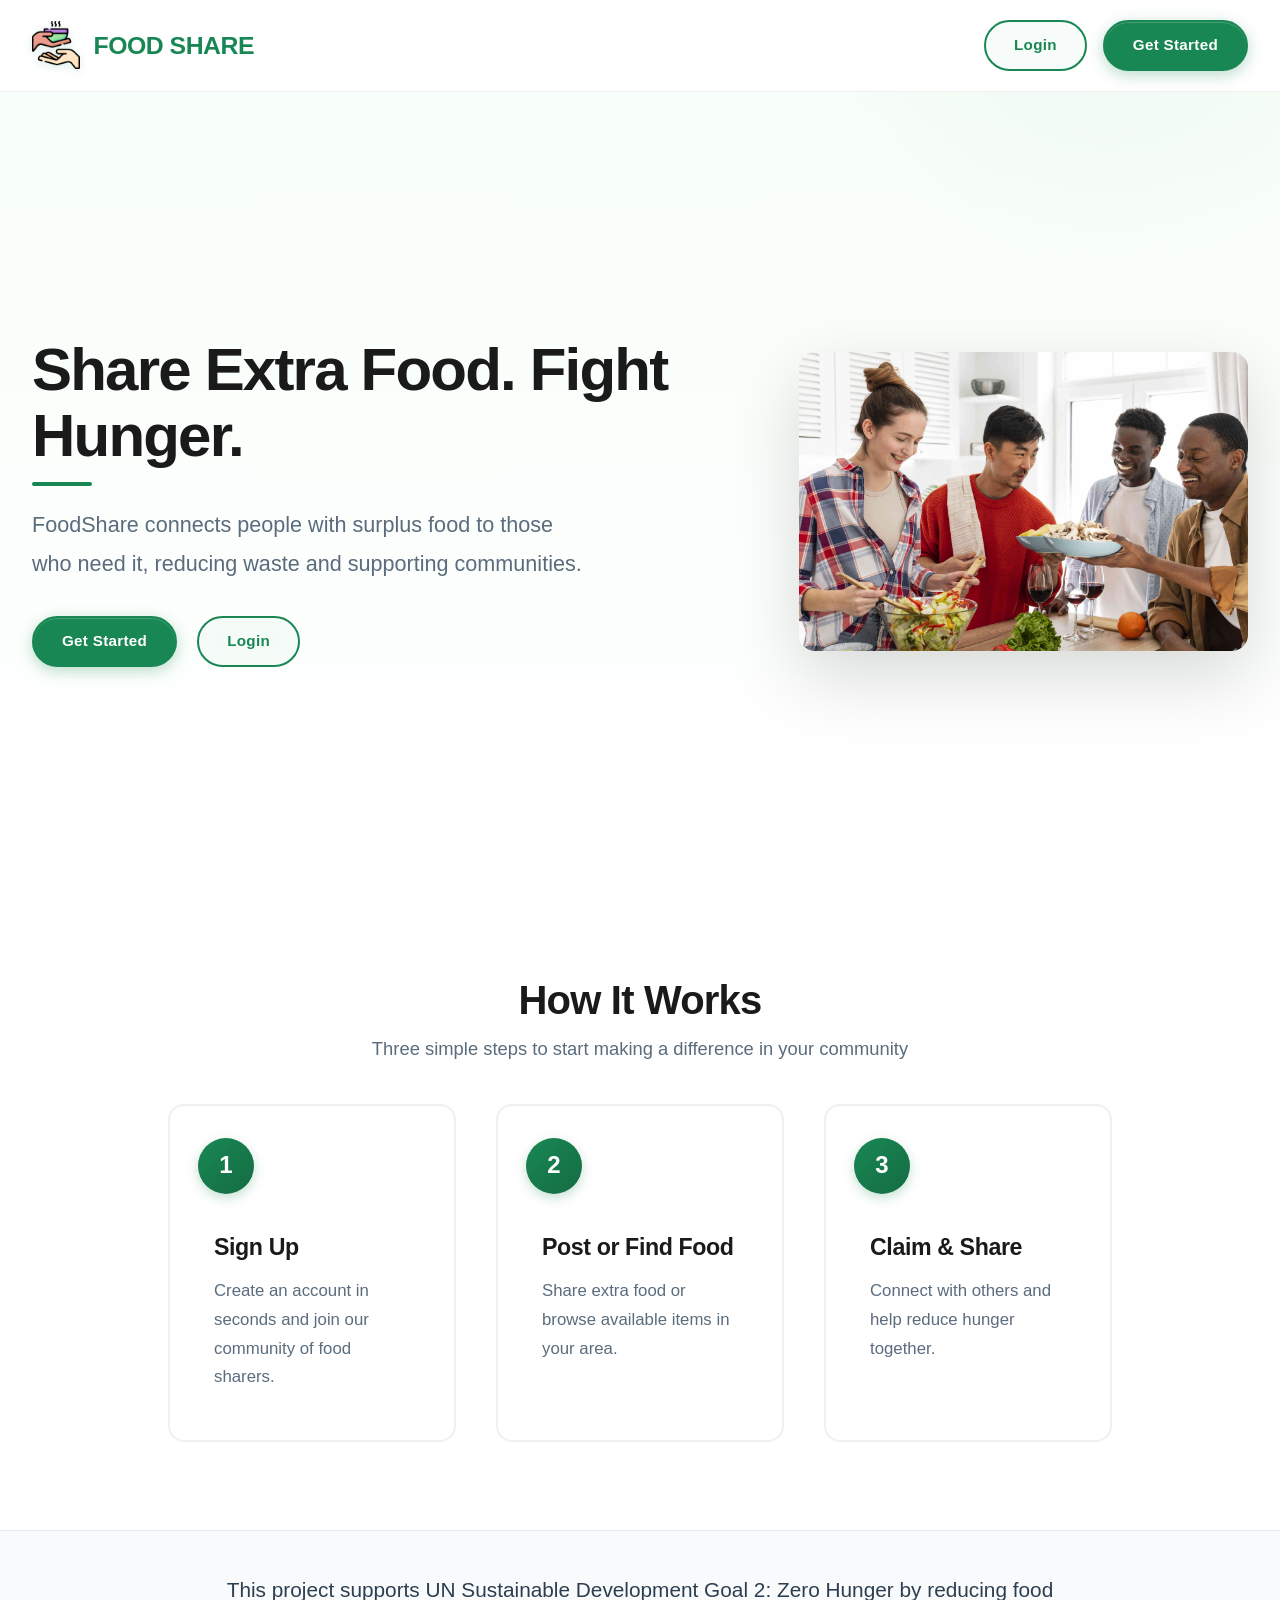
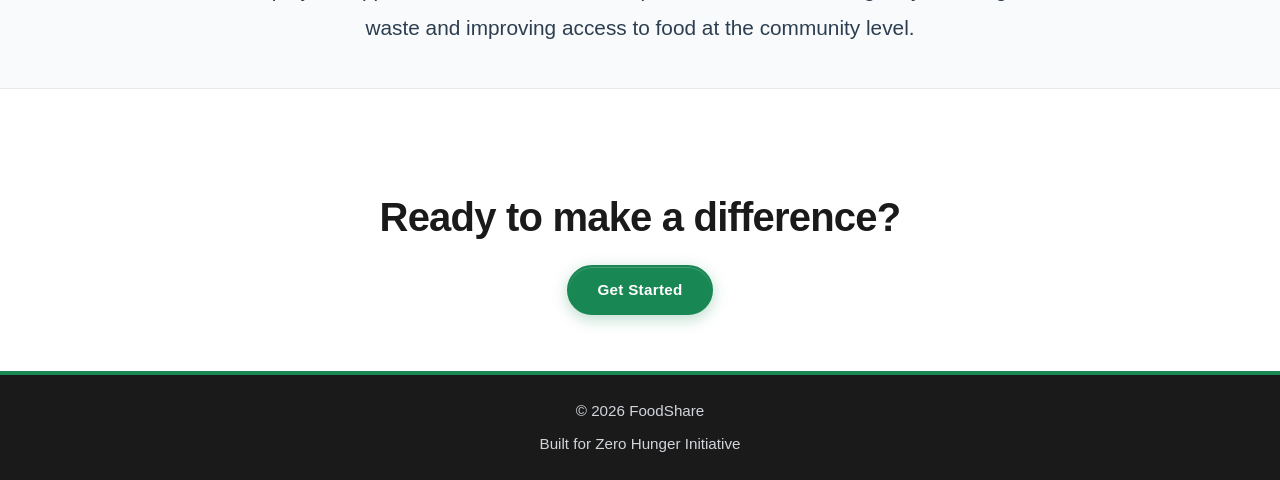
==== index.html @ 1bcd691d "Add signup and posted foods functionality with Firebase integration - Created postedFoods.html to di" ====
<!DOCTYPE html>
<html lang="en">

<head>
    <meta charset="UTF-8">
    <meta name="viewport" content="width=device-width, initial-scale=1.0">
    <title>Food Share</title>
    <link href="https://cdn.jsdelivr.net/npm/bootstrap@5.3.8/dist/css/bootstrap.min.css" rel="stylesheet"
        integrity="sha384-sRIl4kxILFvY47J16cr9ZwB07vP4J8+LH7qKQnuqkuIAvNWLzeN8tE5YBujZqJLB" crossorigin="anonymous">
    <link rel="stylesheet" href="style.css">
    <script src="https://cdn.jsdelivr.net/npm/bootstrap@5.3.8/dist/js/bootstrap.bundle.min.js"
        integrity="sha384-FKyoEForCGlyvwx9Hj09JcYn3nv7wiPVlz7YYwJrWVcXK/BmnVDxM+D2scQbITxI"
        crossorigin="anonymous"></script>
</head>

<body>
    <nav class="navbar bg-body-tertiary">
        <div class="container">
            <div class="logo">
                <img src="images/give-food.png" alt="food share">
                <a class="navbar-brand">FOOD SHARE</a>
            </div>
            <div class="d-flex gap-3" role="search">
                <a href="login.html" class="btn btn-outline-success"><span>Login</span></a>
                <a href="signup.html" class="btn btn-success"><span>Get Started</span></a>
            </div>
        </div>
    </nav>

    <section id="hero_section">
        <div class="hero-container">
            <div>
                <h3>Share Extra Food. Fight Hunger.</h3>
                <p>FoodShare connects people with surplus food to those who need it, reducing waste and supporting
                    communities.</p>
                <div class="d-flex">
                    <a href="signup.html" class="btn btn-success"><span>Get Started</span></a>
                    <a href="login.html" class="btn btn-outline-success"><span>Login</span></a>
                </div>
            </div>
            <div>
                <img src="images/roommates-with-delicious-food-medium-shot-min.jpg" alt="roomates sharing food">
            </div>
        </div>
    </section>

    <section id="how_it_works">
        <div class="section-header">
            <h2>How It Works</h2>
            <p>Three simple steps to start making a difference in your community</p>
        </div>
        <div class="cards-container">
            <div class="card" style="width: 18rem;">
                <div class="card-number">1</div>
                <div class="card-body">
                    <h5 class="card-title">Sign Up</h5>
                    <p class="card-text">Create an account in seconds and join our community of food sharers.</p>
                </div>
            </div>
            <div class="card" style="width: 18rem;">
                <div class="card-number">2</div>
                <div class="card-body">
                    <h5 class="card-title">Post or Find Food</h5>
                    <p class="card-text">Share extra food or browse available items in your area.</p>
                </div>
            </div>
            <div class="card" style="width: 18rem;">
                <div class="card-number">3</div>
                <div class="card-body">
                    <h5 class="card-title">Claim & Share</h5>
                    <p class="card-text">Connect with others and help reduce hunger together.</p>
                </div>
            </div>
        </div>
    </section>

    <section id="impact">
        <div>This project supports UN Sustainable Development Goal 2: Zero Hunger by reducing food waste and improving
            access to food at the community level.</div>
    </section>

    <section class="cta">
        <h3>Ready to make a difference?</h3>
        <a href="signup.html" class="btn btn-success"><span>Get Started</span></a>
    </section>

    <section id="footer" class="d-flex">
        <div>© <span id="year"></span> FoodShare</div>
        <div>Built for Zero Hunger Initiative</div>
    </section>
</body>
<script>
    document.getElementById('year').textContent = new Date().getFullYear()
</script>

</html>
---- style.css ----
* {
    margin: 0;
    padding: 0;
    box-sizing: border-box;
}

body {
    font-family: -apple-system, BlinkMacSystemFont, 'Segoe UI', Roboto, Oxygen, Ubuntu, Cantarell, sans-serif;
    line-height: 1.6;
    color: #2c3e50;
    background-color: #fff;
    overflow-x: hidden;
}

/* Navbar */
.navbar {
    padding: 1.25rem 0;
    background: #ffffff !important;
    border-bottom: 1px solid #f0f0f0;
    position: sticky;
    top: 0;
    z-index: 1000;
    backdrop-filter: blur(10px);
}

.navbar .container {
    max-width: 1280px;
    padding: 0 2rem;
}


.logo {
    display: flex;
    align-items: center;
    gap: 0.85rem;
    cursor: pointer;
}

.logo img {
    width: 48px;
    height: 48px;
    filter: drop-shadow(0 2px 4px rgba(25, 135, 84, 0.15));
}

.navbar-brand {
    font-weight: 800;
    font-size: 1.55rem;
    color: #198754 !important;
    margin: 0;
    letter-spacing: -0.5px;
}

/* Hero Section */
#hero_section {
    min-height: calc(100vh - 80px);
    display: flex;
    align-items: center;
    background: linear-gradient(to bottom, #f8fef9 0%, #ffffff 100%);
    position: relative;
    overflow: hidden;
}

#hero_section::before {
    content: '';
    position: absolute;
    top: -50%;
    right: -10%;
    width: 600px;
    height: 600px;
    background: radial-gradient(circle, rgba(25, 135, 84, 0.05) 0%, transparent 70%);
    border-radius: 50%;
    pointer-events: none;
}

.hero-container {
    max-width: 1280px;
    margin: 0 auto;
    padding: 4rem 2rem;
    display: flex;
    align-items: center;
    gap: 4rem;
    width: 100%;
    position: relative;
    z-index: 1;
}

#hero_section>div:first-child {
    flex: 1;
    animation: fadeInUp 0.8s ease-out;
}

@keyframes fadeInUp {
    from {
        opacity: 0;
        transform: translateY(30px);
    }

    to {
        opacity: 1;
        transform: translateY(0);
    }
}

#hero_section h3 {
    font-size: 3.75rem;
    font-weight: 800;
    color: #1a1a1a;
    margin-bottom: 1.25rem;
    line-height: 1.1;
    letter-spacing: -1.8px;
}

#hero_section h3::after {
    content: '';
    display: block;
    width: 60px;
    height: 4px;
    background-color: #198754;
    margin-top: 0.85rem;
    border-radius: 2px;
}

#hero_section p {
    font-size: 1.35rem;
    color: #5a6c7d;
    margin-bottom: 2rem;
    max-width: 560px;
    line-height: 1.8;
}

#hero_section .d-flex {
    gap: 1.25rem;
}

#hero_section>div:last-child {
    flex: 1;
    display: flex;
    justify-content: center;
    animation: fadeInRight 0.8s ease-out;
}

@keyframes fadeInRight {
    from {
        opacity: 0;
        transform: translateX(30px);
    }

    to {
        opacity: 1;
        transform: translateX(0);
    }
}

#hero_section img {
    width: 100%;
    max-width: 550px;
    height: auto;
    border-radius: 16px;
    box-shadow: 0 25px 70px rgba(0, 0, 0, 0.15);
    object-fit: cover;
}

/* How It Works Section */
.section-header {
    text-align: center;
    margin-bottom: 2.5rem;
}

.section-header h2 {
    font-size: 2.5rem;
    font-weight: 800;
    color: #1a1a1a;
    margin-bottom: 0.65rem;
    letter-spacing: -0.8px;
}

.section-header p {
    font-size: 1.15rem;
    color: #5a6c7d;
    max-width: 600px;
    margin: 0 auto;
}

#how_it_works {
    max-width: 1280px;
    margin: 4rem auto;
    padding: 0 2rem 1.5rem;
}

.cards-container {
    display: flex;
    gap: 2.5rem;
    justify-content: center;
    flex-wrap: wrap;
}

#how_it_works .card {
    border: 2px solid #f0f0f0;
    border-radius: 16px;
    padding: 2rem 1.75rem;
    transition: all 0.4s cubic-bezier(0.4, 0, 0.2, 1);
    background: #fff;
    position: relative;
    overflow: visible;
    opacity: 0;
    transform: translateY(30px);
    animation: slideUp 0.6s ease-out forwards;
}

#how_it_works .card:nth-child(1) {
    animation-delay: 0.1s;
}

#how_it_works .card:nth-child(2) {
    animation-delay: 0.2s;
}

#how_it_works .card:nth-child(3) {
    animation-delay: 0.3s;
}

@keyframes slideUp {
    to {
        opacity: 1;
        transform: translateY(0);
    }
}

.card-number {
    width: 56px;
    height: 56px;
    background: linear-gradient(135deg, #198754 0%, #146c43 100%);
    border-radius: 50%;
    display: flex;
    align-items: center;
    justify-content: center;
    color: #fff;
    font-size: 1.5rem;
    font-weight: 800;
    margin-bottom: 1.5rem;
    box-shadow: 0 4px 12px rgba(25, 135, 84, 0.25);
    transition: all 0.3s ease;
}

#how_it_works .card:hover .card-number {
    transform: scale(1.1) rotate(5deg);
    box-shadow: 0 6px 20px rgba(25, 135, 84, 0.4);
}

#how_it_works .card::after {
    content: '';
    position: absolute;
    inset: -2px;
    border-radius: 16px;
    padding: 2px;
    background: linear-gradient(135deg, #198754, #20c997);
    -webkit-mask-composite: xor;
    mask-composite: exclude;
    opacity: 0;
    transition: opacity 0.4s ease;
}

#how_it_works .card:hover {
    transform: translateY(-12px) scale(1.02);
    box-shadow: 0 16px 48px rgba(0, 0, 0, 0.12);
    border-color: transparent;
}

#how_it_works .card:hover::after {
    opacity: 1;
}

#how_it_works .card-title {
    font-weight: 700;
    color: #1a1a1a;
    margin-bottom: 1rem;
    font-size: 1.45rem;
    letter-spacing: -0.4px;
}

#how_it_works .card-text {
    color: #5a6c7d;
    font-size: 1.05rem;
    line-height: 1.7;
}

/* Impact Section */
#impact {
    background-color: #f9fafb;
    padding: 2.5rem 2rem;
    text-align: center;
    margin: 3rem 0;
    border-top: 1px solid #e8eaed;
    border-bottom: 1px solid #e8eaed;
}

#impact>div {
    max-width: 860px;
    margin: 0 auto;
    font-size: 1.3rem;
    color: #2c3e50;
    line-height: 1.85;
    font-weight: 500;
}

/* CTA Section */
.cta {
    text-align: center;
    padding: 3.5rem 2rem;
    max-width: 1280px;
    margin: 0 auto;
}

.cta h3 {
    font-size: 2.5rem;
    font-weight: 700;
    margin-bottom: 1.5rem;
    color: #1a1a1a;
    letter-spacing: -0.8px;
}

/* Footer */
#footer {
    background-color: #1a1a1a;
    color: #d1d5db;
    padding: 1.5rem 2rem;
    justify-content: center;
    align-items: center;
    flex-direction: column;
    gap: 0.5rem;
    border-top: 4px solid #198754;
    text-align: center;
}

#footer>div {
    font-size: 0.95rem;
}

/* Buttons */
.btn {
    padding: 0.75rem 1.75rem;
    font-weight: 600;
    border-radius: 50px;
    transition: all 0.3s cubic-bezier(0.4, 0, 0.2, 1);
    font-size: 0.95rem;
    border-width: 2px;
    text-decoration: none;
    display: inline-flex;
    align-items: center;
    gap: 0.5rem;
    position: relative;
    overflow: hidden;
    letter-spacing: 0.3px;
}

.btn::after {
    content: '→';
    position: absolute;
    right: 1.5rem;
    opacity: 0;
    transform: translateX(-10px);
    transition: all 0.3s ease;
}

.btn:hover::after {
    opacity: 1;
    transform: translateX(0);
}

.btn:hover {
    padding-right: 2.5rem;
}

.btn-success {
    background: #198754;
    border-color: #198754;
    box-shadow: 0 4px 15px rgba(25, 135, 84, 0.3), inset 0 1px 0 rgba(255, 255, 255, 0.2);
    color: #fff;
}

.btn-success::before {
    content: '';
    position: absolute;
    inset: 0;
    background: linear-gradient(135deg, rgba(255, 255, 255, 0.1) 0%, transparent 50%);
    opacity: 0;
    transition: opacity 0.3s ease;
}

.btn-success:hover {
    transform: translateY(-3px);
    box-shadow: 0 8px 25px rgba(25, 135, 84, 0.4), inset 0 1px 0 rgba(255, 255, 255, 0.2);
    background: #157347;
    border-color: #157347;
}

.btn-success:hover::before {
    opacity: 1;
}

.btn-success:active {
    transform: translateY(-1px);
    box-shadow: 0 4px 15px rgba(25, 135, 84, 0.3);
}

.btn-outline-success {
    color: #198754;
    border-color: #198754;
    background-color: rgba(25, 135, 84, 0.03);
    backdrop-filter: blur(10px);
}

.btn-outline-success::before {
    content: '';
    position: absolute;
    inset: 0;
    background: linear-gradient(135deg, #198754 0%, #146c43 100%);
    opacity: 0;
    transition: opacity 0.3s ease;
    border-radius: 50px;
}

.btn-outline-success:hover {
    color: #fff;
    border-color: #198754;
    transform: translateY(-3px);
    box-shadow: 0 8px 25px rgba(25, 135, 84, 0.35);
}

.btn-outline-success:hover::before {
    opacity: 1;
}

.btn-success span,
.btn-outline-success span {
    position: relative;
    z-index: 1;
}

.btn-outline-success:active {
    transform: translateY(-1px);
    box-shadow: 0 4px 15px rgba(25, 135, 84, 0.25);
}

/* Responsive Design */
@media (max-width: 992px) {
    #hero_section {
        min-height: auto;
    }

    .hero-container {
        padding: 3rem 2rem;
        gap: 3rem;
    }

    #hero_section h3 {
        font-size: 3rem;
    }

    #how_it_works {
        margin: 3rem auto;
    }
}

@media (max-width: 768px) {
    .navbar .container {
        padding: 0 1.5rem;
    }

    #hero_section {
        min-height: auto;
    }

    #hero_section::before {
        width: 400px;
        height: 400px;
        top: -30%;
        right: -20%;
    }

    .hero-container {
        flex-direction: column;
        text-align: center;
        gap: 2.5rem;
        padding: 3rem 1.5rem;
    }

    #hero_section h3 {
        font-size: 2.5rem;
    }

    #hero_section h3::after {
        margin-left: auto;
        margin-right: auto;
    }

    #hero_section p {
        max-width: 100%;
        font-size: 1.2rem;
    }

    #hero_section .d-flex {
        justify-content: center;
        flex-wrap: wrap;
    }

    #hero_section img {
        max-width: 100%;
    }

    #how_it_works {
        margin: 2.5rem auto;
        padding: 0 1.5rem 1rem;
    }

    .section-header {
        margin-bottom: 2rem;
    }

    .section-header h2 {
        font-size: 1.95rem;
    }

    #how_it_works .card {
        width: 100% !important;
        max-width: 450px;
    }

    #impact>div {
        font-size: 1.15rem;
    }

    .cta {
        padding: 2.5rem 1.5rem;
    }

    .cta h3 {
        font-size: 2rem;
    }

    .navbar .container {
        gap: 1.25rem;
    }

    #footer {
        justify-content: center;
        text-align: center;
        padding: 1.25rem 1.5rem;
    }
}

@media (max-width: 576px) {
    .navbar-brand {
        font-size: 1.35rem;
    }

    .logo img {
        width: 40px;
        height: 40px;
    }

    #hero_section h3 {
        font-size: 2.1rem;
    }

    #hero_section p {
        font-size: 1.1rem;
    }

    .btn {
        padding: 0.6rem 1.35rem;
        font-size: 0.9rem;
    }

    .section-header h2 {
        font-size: 1.95rem;
    }

    .cta h3 {
        font-size: 1.75rem;
    }
}
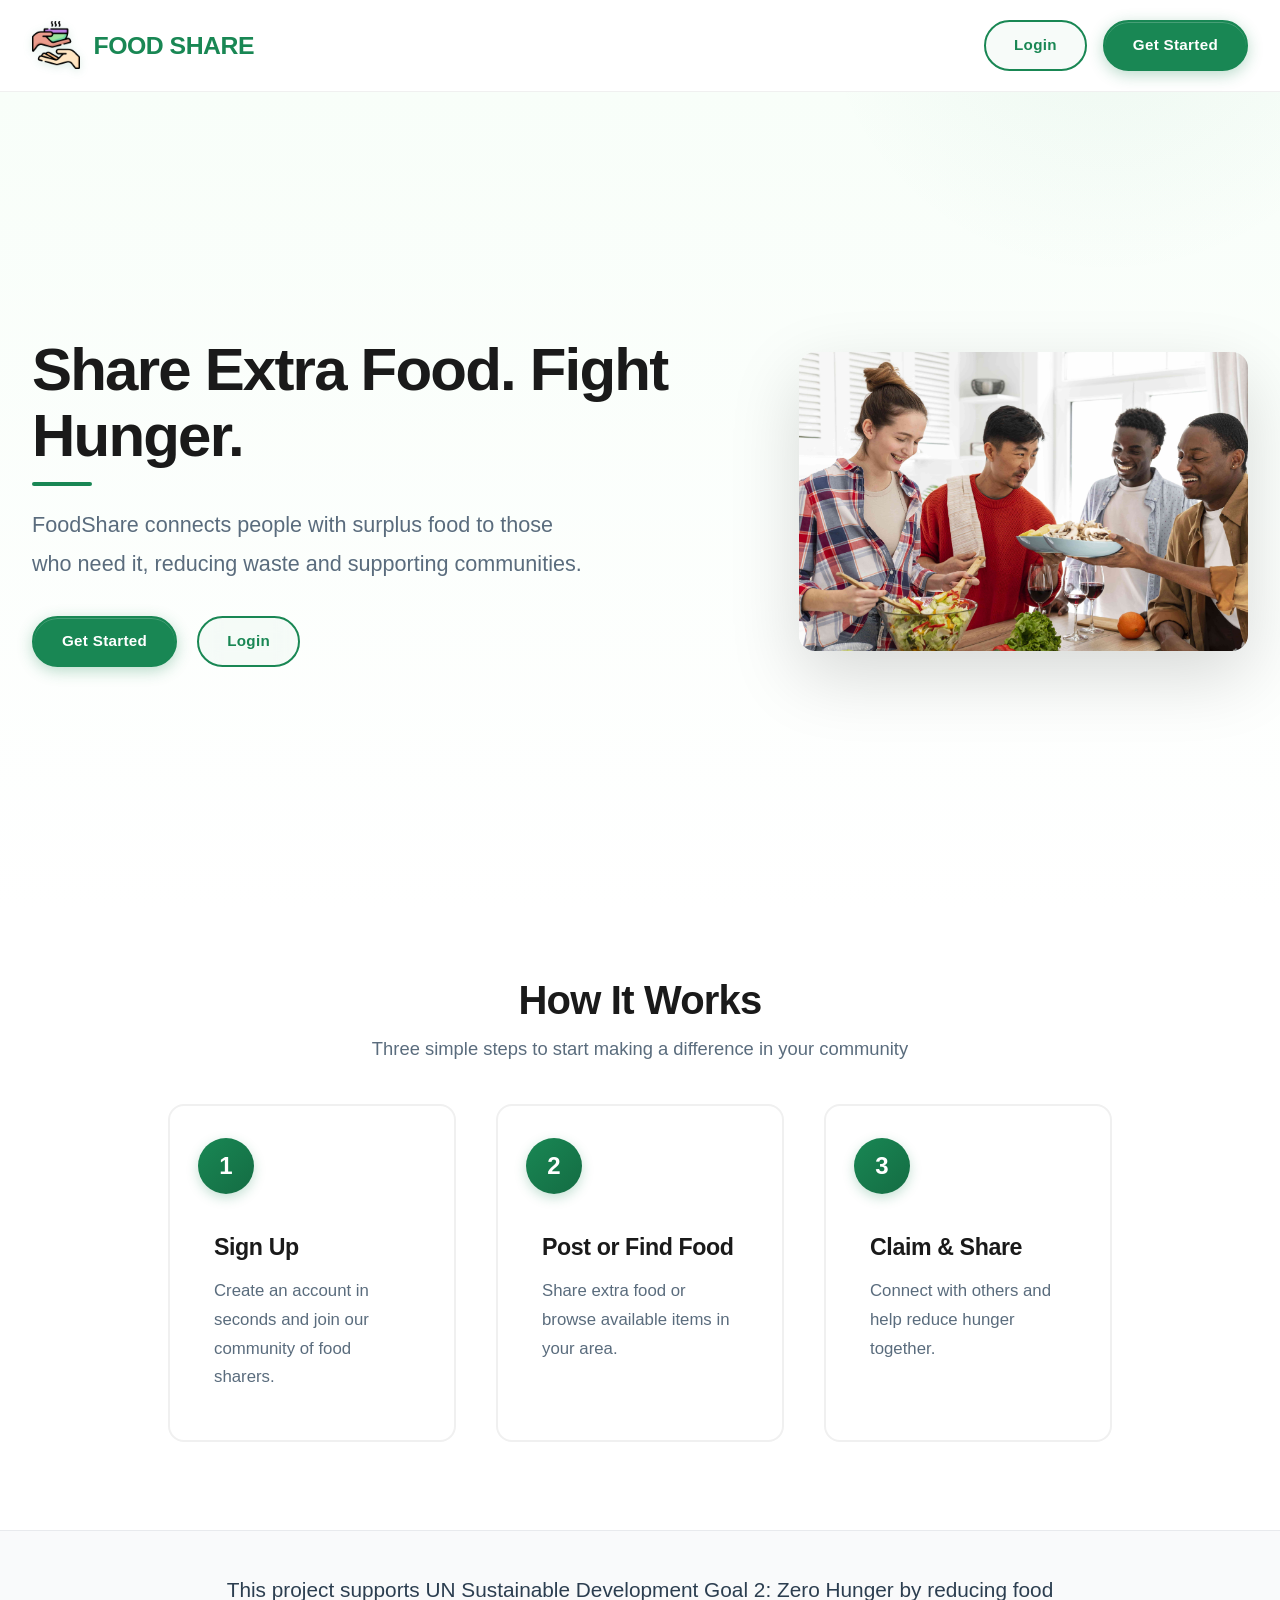
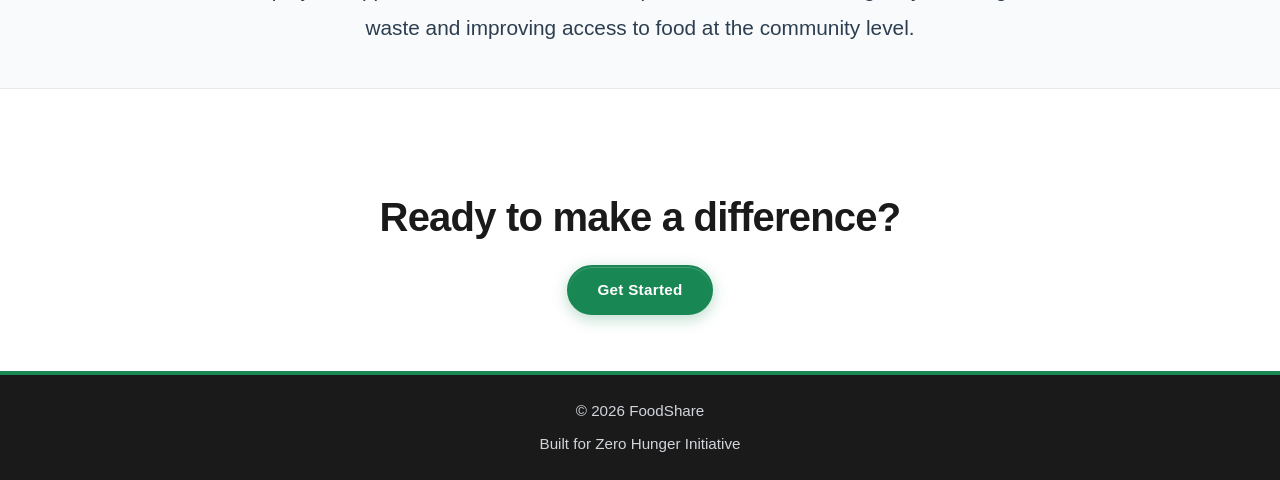
==== commit 04853396: "Added links to dashboard" ====
--- a/index.html
+++ b/index.html
@@ -18,7 +18,7 @@
         <div class="container">
             <div class="logo">
                 <img src="images/give-food.png" alt="food share">
-                <a class="navbar-brand">FOOD SHARE</a>
+                <a class="navbar-brand" href="index.html">FOOD SHARE</a>
             </div>
             <div class="d-flex gap-3" role="search">
                 <a href="login.html" class="btn btn-outline-success"><span>Login</span></a>
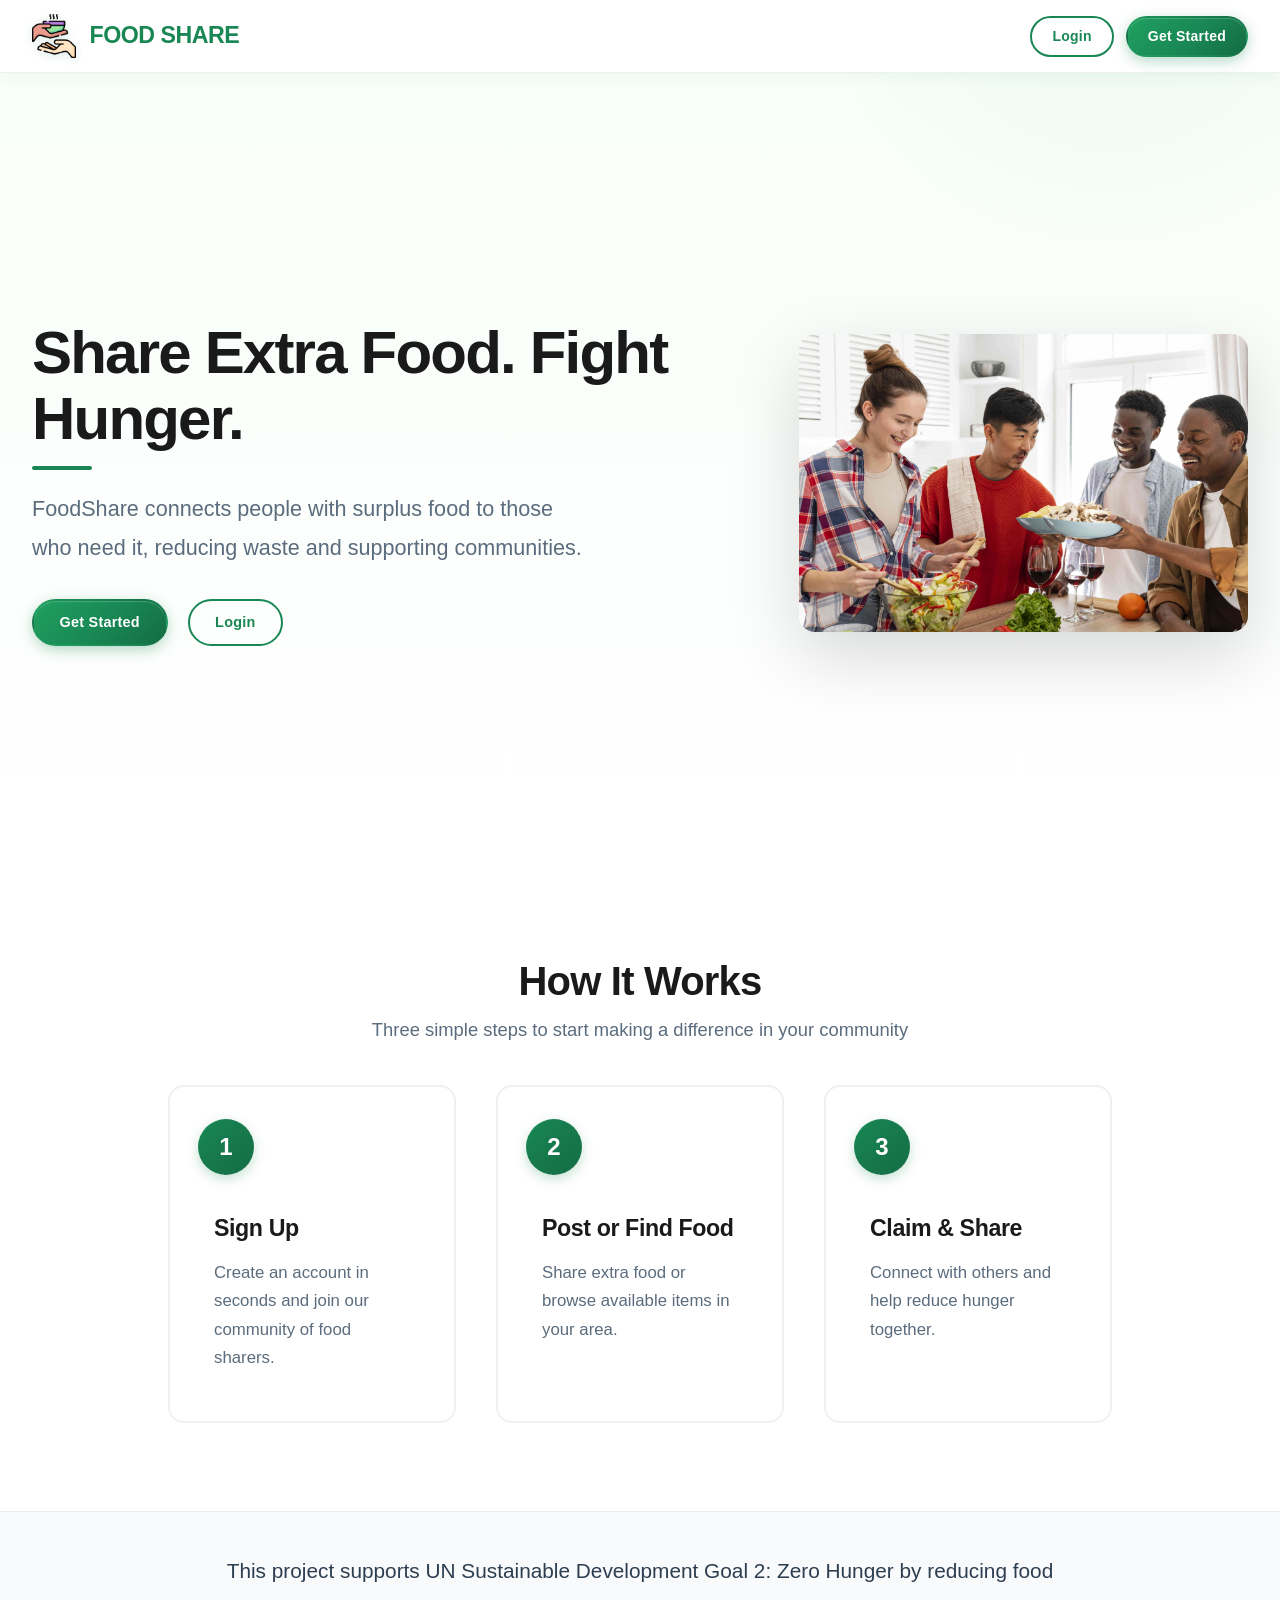
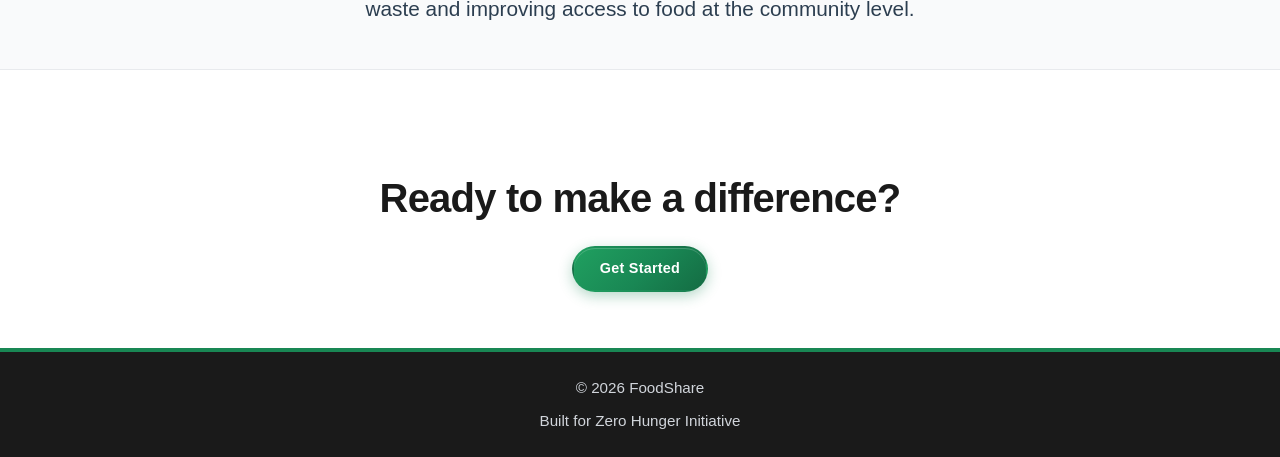
==== commit 8f8e334a: "feat: implement Google sign-in for login and signup, add loading indicators, and enhance navbar resp" ====
--- a/index.html
+++ b/index.html
@@ -20,10 +20,22 @@
                 <img src="images/give-food.png" alt="food share">
                 <a class="navbar-brand" href="index.html">FOOD SHARE</a>
             </div>
-            <div class="d-flex gap-3" role="search">
-                <a href="login.html" class="btn btn-outline-success"><span>Login</span></a>
-                <a href="signup.html" class="btn btn-success"><span>Get Started</span></a>
+            <!-- Desktop nav buttons -->
+            <div class="nav-actions" role="navigation">
+                <a href="login.html" class="btn btn-outline-success" id="nav-login-btn">Login</a>
+                <a href="signup.html" class="btn btn-success" id="nav-signup-btn">Get Started</a>
             </div>
+            <!-- Hamburger (mobile only) -->
+            <button class="nav-toggler" id="navToggler" aria-label="Toggle navigation" aria-expanded="false">
+                <span></span>
+                <span></span>
+                <span></span>
+            </button>
+        </div>
+        <!-- Mobile slide-down menu -->
+        <div class="mobile-nav-menu" id="mobileMenu" role="navigation">
+            <a href="login.html" class="btn btn-outline-success" id="mobile-login-btn">Login</a>
+            <a href="signup.html" class="btn btn-success" id="mobile-signup-btn">Get Started</a>
         </div>
     </nav>
 
@@ -88,9 +100,25 @@
         <div>© <span id="year"></span> FoodShare</div>
         <div>Built for Zero Hunger Initiative</div>
     </section>
+    <script>
+        document.getElementById('year').textContent = new Date().getFullYear();
+        const toggler = document.getElementById('navToggler');
+        const menu    = document.getElementById('mobileMenu');
+        if (toggler && menu) {
+            toggler.addEventListener('click', () => {
+                const isOpen = menu.classList.toggle('open');
+                toggler.classList.toggle('open', isOpen);
+                toggler.setAttribute('aria-expanded', isOpen);
+            });
+            // Close menu when clicking outside
+            document.addEventListener('click', (e) => {
+                if (!toggler.contains(e.target) && !menu.contains(e.target)) {
+                    menu.classList.remove('open');
+                    toggler.classList.remove('open');
+                    toggler.setAttribute('aria-expanded', 'false');
+                }
+            });
+        }
+    </script>
 </body>
-<script>
-    document.getElementById('year').textContent = new Date().getFullYear()
-</script>
-
 </html>
--- a/style.css
+++ b/style.css
@@ -14,40 +14,132 @@
 
 /* Navbar */
 .navbar {
-    padding: 1.25rem 0;
+    padding: 0;
     background: #ffffff !important;
     border-bottom: 1px solid #f0f0f0;
     position: sticky;
     top: 0;
     z-index: 1000;
-    backdrop-filter: blur(10px);
+    box-shadow: 0 2px 16px rgba(25, 135, 84, 0.07);
 }
 
 .navbar .container {
     max-width: 1280px;
     padding: 0 2rem;
-}
-
+    display: flex;
+    align-items: center;
+    justify-content: space-between;
+    height: 72px;
+}
 
 .logo {
     display: flex;
     align-items: center;
     gap: 0.85rem;
     cursor: pointer;
+    text-decoration: none;
+    flex-shrink: 0;
 }
 
 .logo img {
-    width: 48px;
-    height: 48px;
+    width: 44px;
+    height: 44px;
     filter: drop-shadow(0 2px 4px rgba(25, 135, 84, 0.15));
 }
 
 .navbar-brand {
     font-weight: 800;
-    font-size: 1.55rem;
+    font-size: 1.45rem;
     color: #198754 !important;
     margin: 0;
     letter-spacing: -0.5px;
+    text-decoration: none;
+}
+
+/* Hamburger toggle button (mobile only) */
+.nav-toggler {
+    display: none;
+    flex-direction: column;
+    justify-content: center;
+    align-items: center;
+    gap: 5px;
+    width: 40px;
+    height: 40px;
+    background: none;
+    border: none;
+    cursor: pointer;
+    padding: 0;
+    border-radius: 8px;
+    transition: background 0.2s;
+    z-index: 1101;
+}
+
+.nav-toggler:hover {
+    background: rgba(25, 135, 84, 0.07);
+}
+
+.nav-toggler span {
+    display: block;
+    width: 22px;
+    height: 2px;
+    background: #198754;
+    border-radius: 2px;
+    transition: all 0.3s cubic-bezier(0.4, 0, 0.2, 1);
+    transform-origin: center;
+}
+
+.nav-toggler.open span:nth-child(1) {
+    transform: translateY(7px) rotate(45deg);
+}
+
+.nav-toggler.open span:nth-child(2) {
+    opacity: 0;
+    transform: scaleX(0);
+}
+
+.nav-toggler.open span:nth-child(3) {
+    transform: translateY(-7px) rotate(-45deg);
+}
+
+/* Desktop nav actions */
+.nav-actions {
+    display: flex;
+    align-items: center;
+    gap: 0.75rem;
+    flex-shrink: 0;
+}
+
+/* Mobile slide-down menu */
+.mobile-nav-menu {
+    display: none;
+    position: fixed;
+    top: 72px;
+    left: 0;
+    right: 0;
+    background: #fff;
+    padding: 1rem 1.25rem;
+    border-bottom: 3px solid #198754;
+    box-shadow: 0 8px 32px rgba(25, 135, 84, 0.12);
+    z-index: 1099;
+    flex-direction: row;
+    gap: 0.65rem;
+    justify-content: flex-end;
+    animation: menuSlideDown 0.28s cubic-bezier(0.4, 0, 0.2, 1);
+}
+
+.mobile-nav-menu.open {
+    display: flex;
+}
+
+@keyframes menuSlideDown {
+    from {
+        opacity: 0;
+        transform: translateY(-12px);
+    }
+    to {
+        opacity: 1;
+        transform: translateY(0);
+    }
 }
 
 /* Hero Section */
@@ -248,26 +340,13 @@
 }
 
 #how_it_works .card::after {
-    content: '';
-    position: absolute;
-    inset: -2px;
-    border-radius: 16px;
-    padding: 2px;
-    background: linear-gradient(135deg, #198754, #20c997);
-    -webkit-mask-composite: xor;
-    mask-composite: exclude;
-    opacity: 0;
-    transition: opacity 0.4s ease;
+    content: none;
 }
 
 #how_it_works .card:hover {
     transform: translateY(-12px) scale(1.02);
-    box-shadow: 0 16px 48px rgba(0, 0, 0, 0.12);
-    border-color: transparent;
-}
-
-#how_it_works .card:hover::after {
-    opacity: 1;
+    box-shadow: 0 16px 48px rgba(0, 0, 0, 0.12), 0 0 0 2px #198754;
+    border-color: #198754;
 }
 
 #how_it_works .card-title {
@@ -336,110 +415,120 @@
     font-size: 0.95rem;
 }
 
-/* Buttons */
-.btn {
-    padding: 0.75rem 1.75rem;
-    font-weight: 600;
+/* ── Custom Buttons ── */
+/* Base pill button — reset Bootstrap defaults */
+.btn,
+.btn-success,
+.btn-outline-success {
+    display: inline-flex;
+    align-items: center;
+    justify-content: center;
+    gap: 0.45rem;
+    padding: 0.65rem 1.6rem;
+    font-weight: 700;
+    font-size: 0.9rem;
+    font-family: inherit;
     border-radius: 50px;
-    transition: all 0.3s cubic-bezier(0.4, 0, 0.2, 1);
-    font-size: 0.95rem;
-    border-width: 2px;
+    border: 2px solid transparent;
     text-decoration: none;
-    display: inline-flex;
-    align-items: center;
-    gap: 0.5rem;
+    letter-spacing: 0.25px;
+    cursor: pointer;
     position: relative;
     overflow: hidden;
-    letter-spacing: 0.3px;
-}
-
-.btn::after {
-    content: '→';
-    position: absolute;
-    right: 1.5rem;
-    opacity: 0;
-    transform: translateX(-10px);
-    transition: all 0.3s ease;
-}
-
-.btn:hover::after {
-    opacity: 1;
-    transform: translateX(0);
-}
-
-.btn:hover {
-    padding-right: 2.5rem;
-}
-
-.btn-success {
-    background: #198754;
-    border-color: #198754;
-    box-shadow: 0 4px 15px rgba(25, 135, 84, 0.3), inset 0 1px 0 rgba(255, 255, 255, 0.2);
-    color: #fff;
-}
-
-.btn-success::before {
+    white-space: nowrap;
+    transition: background 0.28s ease, color 0.28s ease,
+                border-color 0.28s ease, box-shadow 0.28s ease,
+                transform 0.2s ease;
+}
+
+/* Shimmer sweep on hover */
+.btn::before {
     content: '';
     position: absolute;
     inset: 0;
-    background: linear-gradient(135deg, rgba(255, 255, 255, 0.1) 0%, transparent 50%);
-    opacity: 0;
-    transition: opacity 0.3s ease;
+    background: linear-gradient(110deg,
+        transparent 30%,
+        rgba(255, 255, 255, 0.22) 50%,
+        transparent 70%);
+    transform: translateX(-100%);
+    transition: transform 0.55s ease;
+    pointer-events: none;
+    z-index: 0;
+}
+
+.btn:hover::before {
+    transform: translateX(100%);
+}
+
+.btn > * {
+    position: relative;
+    z-index: 1;
+}
+
+/* Filled green button */
+.btn-success {
+    background: linear-gradient(135deg, #20a060 0%, #198754 55%, #146c43 100%);
+    border-color: transparent;
+    color: #fff !important;
+    box-shadow: 0 4px 14px rgba(25, 135, 84, 0.32),
+                inset 0 1px 0 rgba(255, 255, 255, 0.18);
 }
 
 .btn-success:hover {
-    transform: translateY(-3px);
-    box-shadow: 0 8px 25px rgba(25, 135, 84, 0.4), inset 0 1px 0 rgba(255, 255, 255, 0.2);
-    background: #157347;
-    border-color: #157347;
-}
-
-.btn-success:hover::before {
-    opacity: 1;
+    background: linear-gradient(135deg, #24b56e 0%, #1e9c60 55%, #17804f 100%);
+    box-shadow: 0 8px 24px rgba(25, 135, 84, 0.45),
+                inset 0 1px 0 rgba(255, 255, 255, 0.2);
+    transform: translateY(-2px);
+    color: #fff !important;
+    border-color: transparent;
 }
 
 .btn-success:active {
-    transform: translateY(-1px);
-    box-shadow: 0 4px 15px rgba(25, 135, 84, 0.3);
-}
-
+    transform: translateY(0);
+    box-shadow: 0 3px 10px rgba(25, 135, 84, 0.3);
+}
+
+/* Ghost / outline button */
 .btn-outline-success {
-    color: #198754;
+    background: transparent;
     border-color: #198754;
-    background-color: rgba(25, 135, 84, 0.03);
-    backdrop-filter: blur(10px);
-}
-
-.btn-outline-success::before {
-    content: '';
-    position: absolute;
-    inset: 0;
-    background: linear-gradient(135deg, #198754 0%, #146c43 100%);
-    opacity: 0;
-    transition: opacity 0.3s ease;
-    border-radius: 50px;
+    color: #198754 !important;
+    box-shadow: none;
 }
 
 .btn-outline-success:hover {
-    color: #fff;
+    background: #198754;
     border-color: #198754;
-    transform: translateY(-3px);
-    box-shadow: 0 8px 25px rgba(25, 135, 84, 0.35);
-}
-
-.btn-outline-success:hover::before {
-    opacity: 1;
-}
-
+    color: #fff !important;
+    box-shadow: 0 6px 20px rgba(25, 135, 84, 0.3);
+    transform: translateY(-2px);
+}
+
+.btn-outline-success:active {
+    transform: translateY(0);
+    box-shadow: 0 3px 10px rgba(25, 135, 84, 0.2);
+}
+
+/* Keep spans/icons above shimmer overlay */
 .btn-success span,
 .btn-outline-success span {
     position: relative;
     z-index: 1;
 }
 
-.btn-outline-success:active {
-    transform: translateY(-1px);
-    box-shadow: 0 4px 15px rgba(25, 135, 84, 0.25);
+/* Navbar-specific button sizes (slightly more compact) */
+.nav-actions .btn,
+.nav-actions .btn-success,
+.nav-actions .btn-outline-success {
+    padding: 0.5rem 1.25rem;
+    font-size: 0.875rem;
+}
+
+/* Mobile menu buttons — side by side */
+.mobile-nav-menu .btn {
+    padding: 0.55rem 1.2rem;
+    font-size: 0.875rem;
+    flex: 0 0 auto;
 }
 
 /* Responsive Design */
@@ -462,11 +551,27 @@
     }
 }
 
+/* ── Mobile layout (≤ 768px) ── */
 @media (max-width: 768px) {
+    /* Mobile navbar: show hamburger, hide desktop buttons */
     .navbar .container {
-        padding: 0 1.5rem;
-    }
-
+        padding: 0 1.25rem;
+        height: 64px;
+    }
+
+    .mobile-nav-menu {
+        top: 64px;
+    }
+
+    .nav-actions {
+        display: none;
+    }
+
+    .nav-toggler {
+        display: flex;
+    }
+
+    /* Hero */
     #hero_section {
         min-height: auto;
     }
@@ -526,7 +631,7 @@
         max-width: 450px;
     }
 
-    #impact>div {
+    #impact > div {
         font-size: 1.15rem;
     }
 
@@ -536,10 +641,6 @@
 
     .cta h3 {
         font-size: 2rem;
-    }
-
-    .navbar .container {
-        gap: 1.25rem;
     }
 
     #footer {
